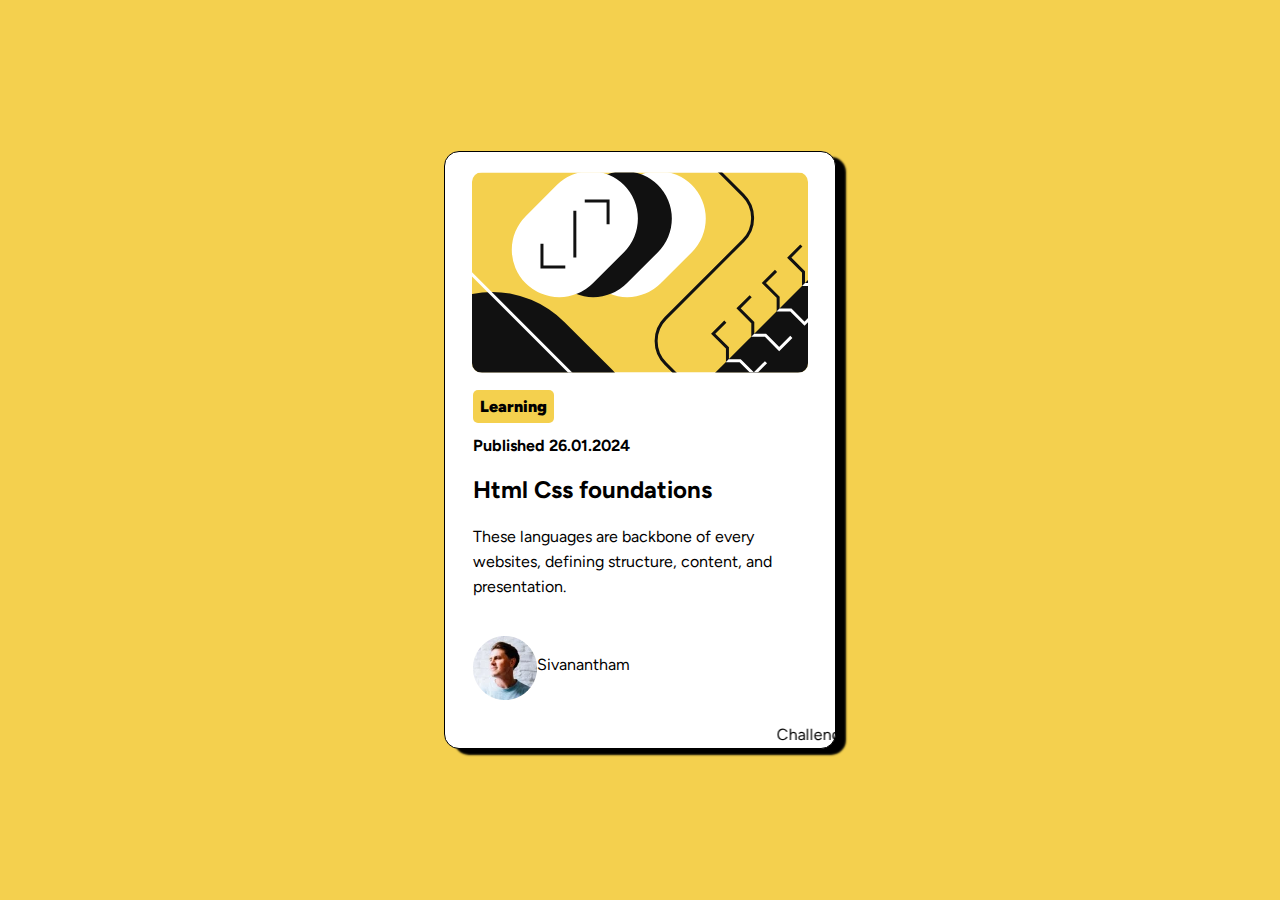
==== index.html @ 6a6369cf "file name changed" ====
<!DOCTYPE html>
<html lang="en">
<head>
    <meta charset="UTF-8">
    <meta name="viewport" content="width=device-width, initial-scale=1.0">
    <title>Blog-preview</title>
    <link rel="icon" href="./favicon-32x32.png">
    <link rel="stylesheet" href="./Blog-preview.css">
</head>
<body>
    <div class="container">
        <div class="content">
            <div class="img">
                <img src="./illustration-article.svg" alt="">
            </div>

            <div class="para">
                <p>
                    <span id="learn">
                        Learning
                    </span>
                </p>
                <p id="publish">
                    Published 26.01.2024
                </p>
                <h2>
                    Html Css foundations
                </h2>
                <p id="main">
                    These languages are backbone of every websites, defining structure, content, and presentation.
                </p>
    
                <div class="footer">
                    <img src="./image-avatar.webp" alt=""> 
                    <p id="author">Sivanantham</p>
                </div>
            </div>
            <div class="name">
                <marquee scrollamount="3">
                    <span>
                        Challenge by
                        <a href="">FrontEnd Mentor</a>.
                        Coded by <a href="#">Sivanantham</a>
                    </span>
                </marquee>
            </div>
        </div>
    </div>
</body>
</html>
---- Blog-preview.css ----
@font-face {
    font-family: Bubble;
    src: url("./fonts/Figtree-VariableFont_wght.ttf");
}
body
{
    margin: 0;
    padding: 0;
    background-color:rgb(244, 208, 78);
    display: flex;
    justify-content: center;
    align-items: center;
    height: 100vh;
}
.container
{
    background-color: white;
    display: flex;
    align-items: center;
    justify-content: center;
    border: 1px solid black;
    border-radius: 15px;
    width: 390px;
    box-shadow: 10px 6px 2px black;
}
.container:hover{
    cursor:pointer;
}
.container:active
{
    box-shadow: 20px 6px 2px black;
    cursor: progress;
}
h2:active
{
    color:rgb(244, 208, 78) ;
}
.content img
{
    margin-top:20px ;
    border-radius: 10px;
}
.img
{
    display: flex;
    justify-content: center;
}
.para
{
    margin-left: 28px;
    margin-top: 24px;
    font-family: Bubble;
}
#learn
{
    font-family: Bubble;
    font-weight: 900;
    background-color: rgb(244, 208, 78);
    padding: 7px;
    border-radius: 5px;
}
#publish
{
    font-weight: bolder;
    margin-top: 20px;
}
#main
{
    width: 300px;
    font-family: Bubble;
    line-height: 25px;
}
.footer
{
    display: flex;
    margin-bottom: 25px;
}
#author
{
    margin-top:40px ;
}
marquee
{
    font-family: Bubble;
}
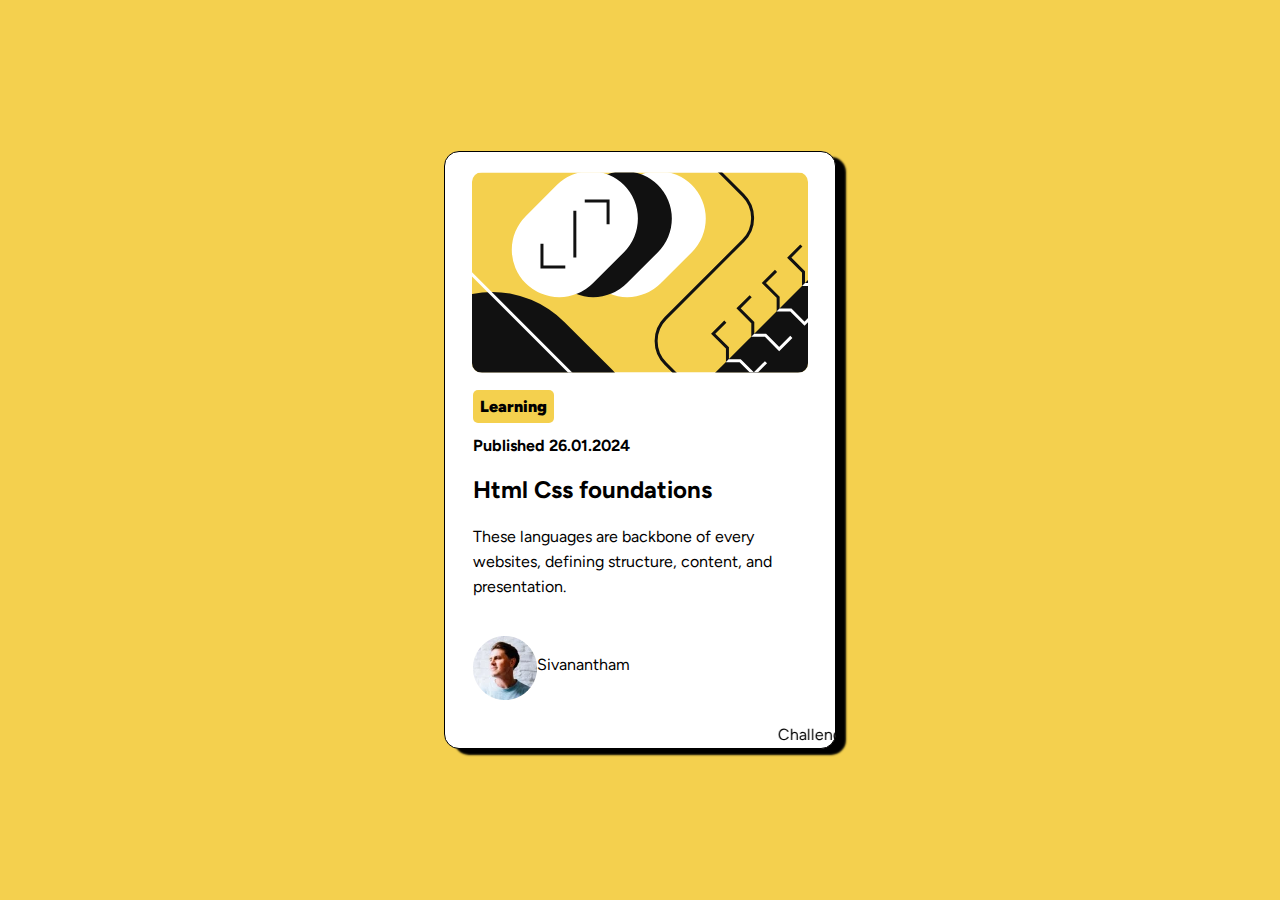
==== commit 8b66596f: "Update index.html" ====
--- a/index.html
+++ b/index.html
@@ -5,7 +5,7 @@
     <meta name="viewport" content="width=device-width, initial-scale=1.0">
     <title>Blog-preview</title>
     <link rel="icon" href="./favicon-32x32.png">
-    <link rel="stylesheet" href="./Blog-preview.css">
+    <link rel="stylesheet" href="./index.css">
 </head>
 <body>
     <div class="container">
@@ -47,4 +47,4 @@
         </div>
     </div>
 </body>
-</html>+</html>
--- a/index.css
+++ b/index.css
@@ -0,0 +1,85 @@
+@font-face {
+    font-family: Bubble;
+    src: url("./fonts/Figtree-VariableFont_wght.ttf");
+}
+body
+{
+    margin: 0;
+    padding: 0;
+    background-color:rgb(244, 208, 78);
+    display: flex;
+    justify-content: center;
+    align-items: center;
+    height: 100vh;
+}
+.container
+{
+    background-color: white;
+    display: flex;
+    align-items: center;
+    justify-content: center;
+    border: 1px solid black;
+    border-radius: 15px;
+    width: 390px;
+    box-shadow: 10px 6px 2px black;
+}
+.container:hover{
+    cursor:pointer;
+}
+.container:active
+{
+    box-shadow: 20px 6px 2px black;
+    cursor: progress;
+}
+h2:active
+{
+    color:rgb(244, 208, 78) ;
+}
+.content img
+{
+    margin-top:20px ;
+    border-radius: 10px;
+}
+.img
+{
+    display: flex;
+    justify-content: center;
+}
+.para
+{
+    margin-left: 28px;
+    margin-top: 24px;
+    font-family: Bubble;
+}
+#learn
+{
+    font-family: Bubble;
+    font-weight: 900;
+    background-color: rgb(244, 208, 78);
+    padding: 7px;
+    border-radius: 5px;
+}
+#publish
+{
+    font-weight: bolder;
+    margin-top: 20px;
+}
+#main
+{
+    width: 300px;
+    font-family: Bubble;
+    line-height: 25px;
+}
+.footer
+{
+    display: flex;
+    margin-bottom: 25px;
+}
+#author
+{
+    margin-top:40px ;
+}
+marquee
+{
+    font-family: Bubble;
+}
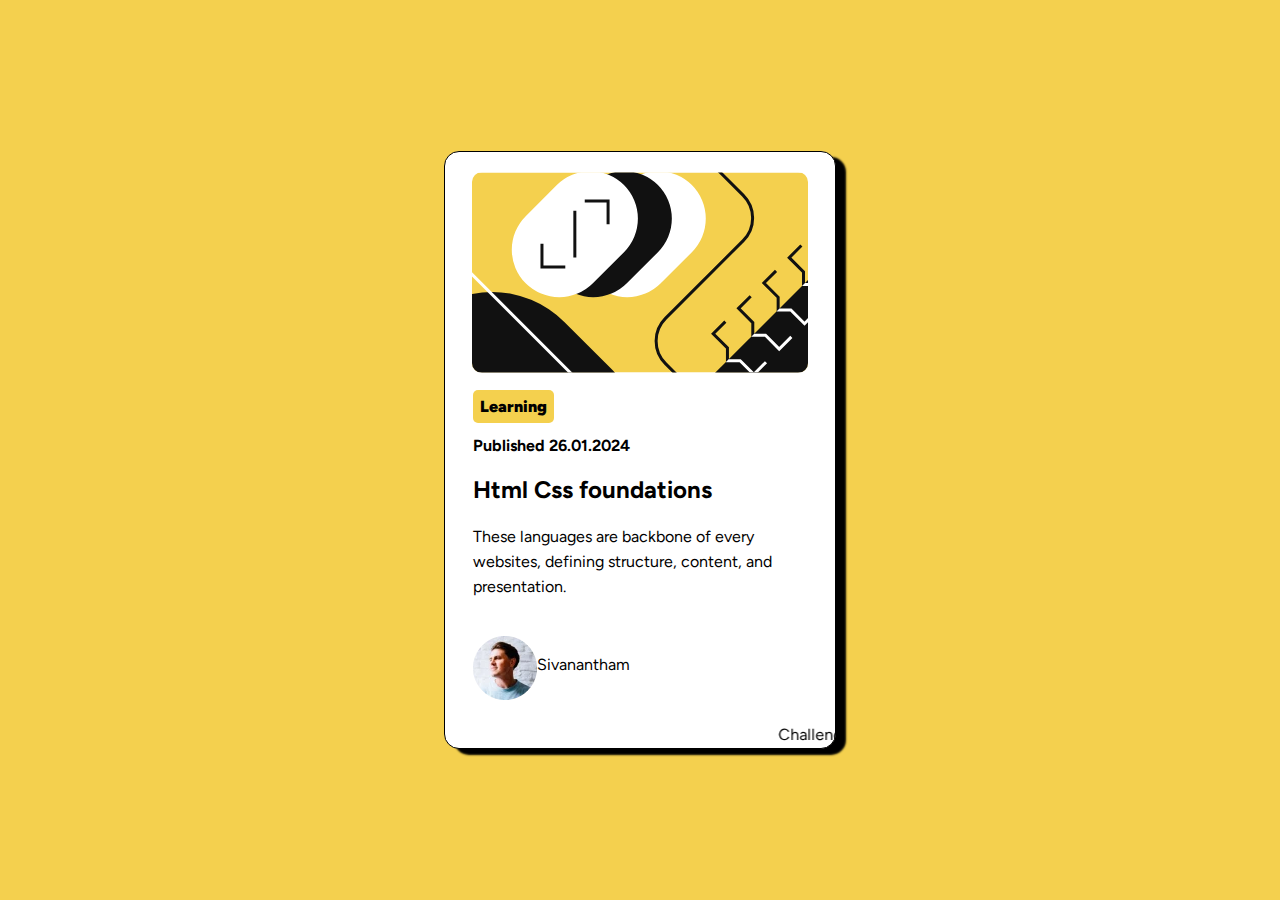
==== commit e2033959: "Front end mentor link updated" ====
--- a/index.html
+++ b/index.html
@@ -39,7 +39,7 @@
                 <marquee scrollamount="3">
                     <span>
                         Challenge by
-                        <a href="">FrontEnd Mentor</a>.
+                        <a href="https://www.frontendmentor.io/">FrontEnd Mentor</a>.
                         Coded by <a href="#">Sivanantham</a>
                     </span>
                 </marquee>
